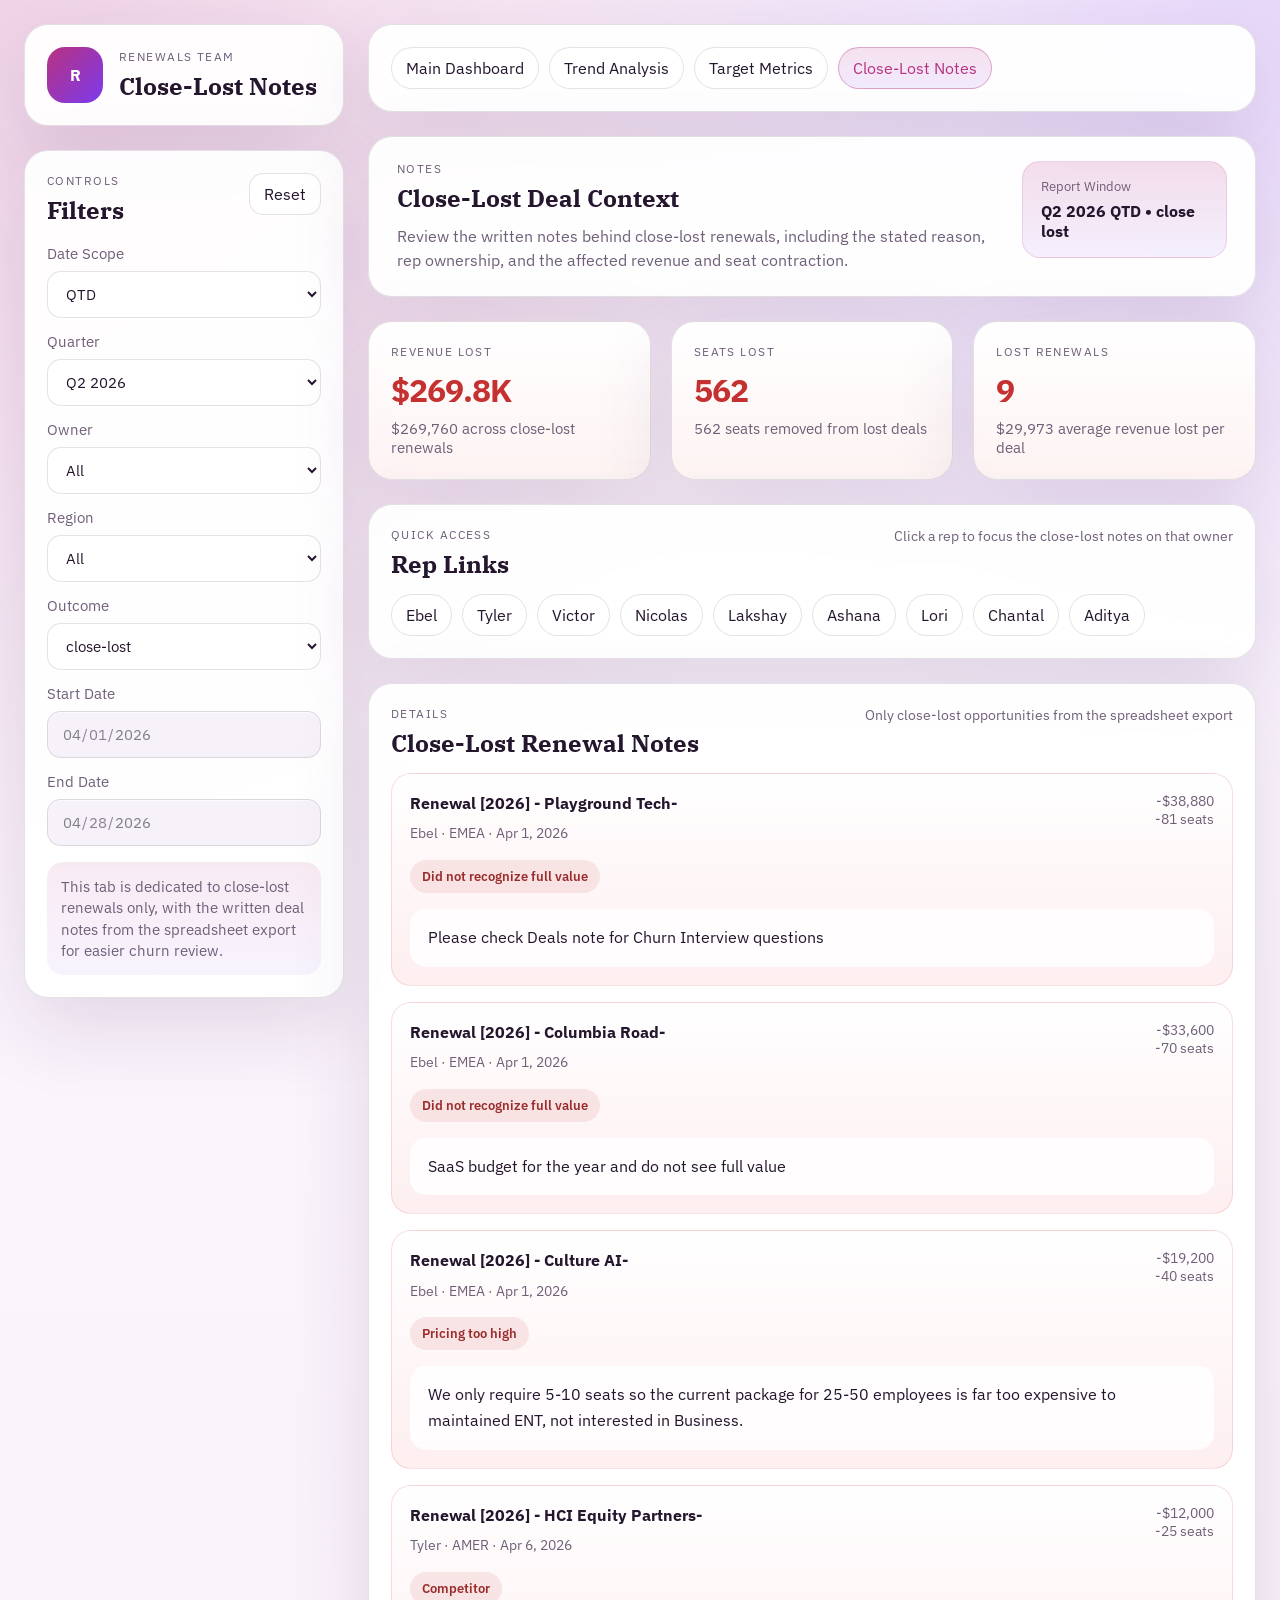
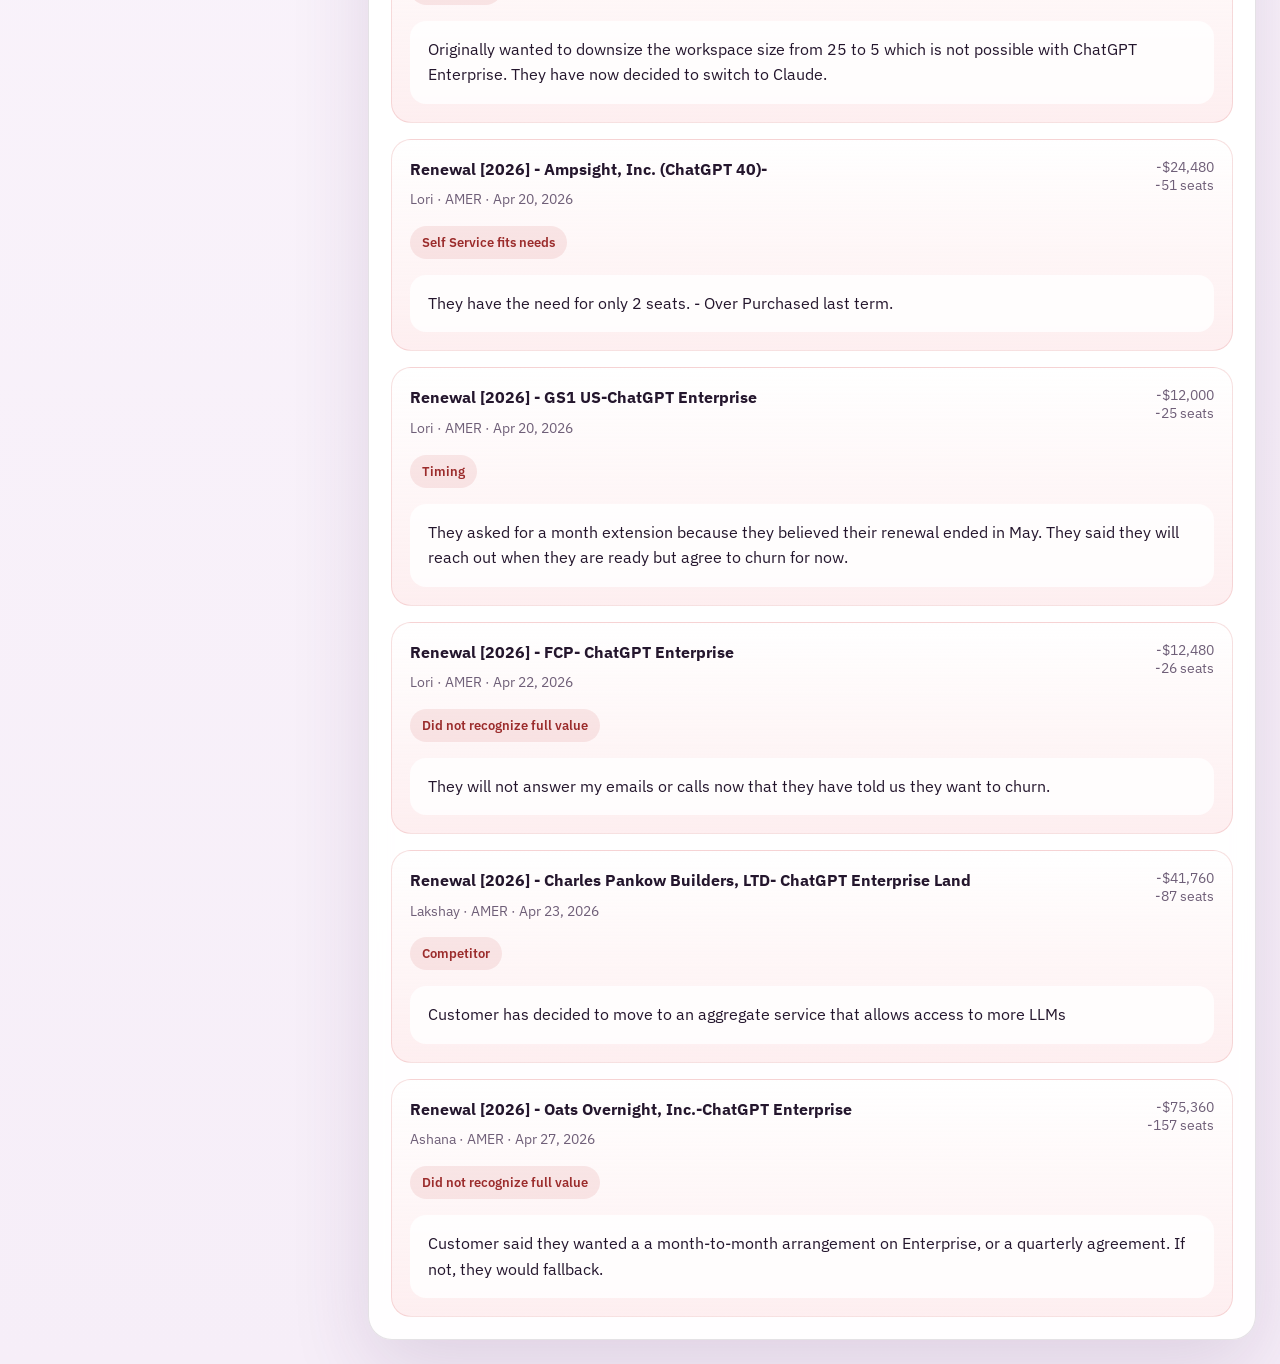
==== notes.html @ 581032e4 "Update Q2 dashboard dataset and notes views" ====
<!DOCTYPE html>
<html lang="en">
  <head>
    <meta charset="UTF-8" />
    <meta name="viewport" content="width=device-width, initial-scale=1.0" />
    <title>Renewals Close-Lost Notes</title>
    <link rel="preconnect" href="https://fonts.googleapis.com" />
    <link rel="preconnect" href="https://fonts.gstatic.com" crossorigin />
    <link
      href="https://fonts.googleapis.com/css2?family=IBM+Plex+Sans:wght@400;500;600;700&family=IBM+Plex+Serif:wght@500;600&display=swap"
      rel="stylesheet"
    />
    <link rel="stylesheet" href="./styles.css" />
  </head>
  <body>
    <div class="shell">
      <aside class="sidebar">
        <div class="brand">
          <div class="brand-mark">R</div>
          <div>
            <p class="eyebrow">Renewals Team</p>
            <h1>Close-Lost Notes</h1>
          </div>
        </div>

        <section class="panel filters-panel">
          <div class="panel-header">
            <div>
              <p class="eyebrow">Controls</p>
              <h2>Filters</h2>
            </div>
            <button id="resetFilters" class="ghost-button" type="button">Reset</button>
          </div>

          <div class="filter-grid">
            <label>
              <span>Date Scope</span>
              <select id="dateModeFilter">
                <option value="qtd">QTD</option>
                <option value="custom">Custom Range</option>
              </select>
            </label>
            <label>
              <span>Quarter</span>
              <select id="quarterFilter"></select>
            </label>
            <label>
              <span>Owner</span>
              <select id="ownerFilter"></select>
            </label>
            <label>
              <span>Region</span>
              <select id="regionFilter"></select>
            </label>
            <label>
              <span>Outcome</span>
              <select id="statusFilter"></select>
            </label>
            <label>
              <span>Start Date</span>
              <input id="startDateFilter" type="date" />
            </label>
            <label>
              <span>End Date</span>
              <input id="endDateFilter" type="date" />
            </label>
          </div>

          <div class="filter-note">
            This tab is dedicated to close-lost renewals only, with the written deal notes from the spreadsheet export for easier churn review.
          </div>
        </section>
      </aside>

      <main class="content">
        <section class="panel">
          <div class="page-nav">
            <a class="page-link" href="./index.html">Main Dashboard</a>
            <a class="page-link" href="./trends.html">Trend Analysis</a>
            <a class="page-link" href="./targets.html">Target Metrics</a>
            <a class="page-link is-active" href="./notes.html">Close-Lost Notes</a>
          </div>
        </section>

        <section class="hero">
          <div>
            <p class="eyebrow">Notes</p>
            <h2>Close-Lost Deal Context</h2>
            <p class="hero-copy">
              Review the written notes behind close-lost renewals, including the stated reason, rep ownership, and the affected revenue and seat contraction.
            </p>
          </div>
          <div class="hero-badge">
            <span class="hero-badge-label">Report Window</span>
            <strong id="activeWindowLabel">Q2 2026 QTD</strong>
          </div>
        </section>

        <section class="kpi-grid" id="closeLostSnapshot"></section>

        <section class="panel">
          <div class="panel-header">
            <div>
              <p class="eyebrow">Quick Access</p>
              <h2>Rep Links</h2>
            </div>
            <p class="chart-caption">Click a rep to focus the close-lost notes on that owner</p>
          </div>
          <div class="rep-links" id="repLinks"></div>
        </section>

        <section class="panel">
          <div class="panel-header">
            <div>
              <p class="eyebrow">Details</p>
              <h2>Close-Lost Renewal Notes</h2>
            </div>
            <p class="chart-caption">Only close-lost opportunities from the spreadsheet export</p>
          </div>
          <div id="closeLostNotesList" class="notes-grid"></div>
        </section>
      </main>
    </div>

    <script src="./app.js"></script>
  </body>
</html>
---- styles.css ----
:root {
  --bg: #f6eef8;
  --panel: rgba(255, 255, 255, 0.94);
  --panel-strong: #ffffff;
  --ink: #24162d;
  --muted: #6f5f78;
  --line: rgba(36, 22, 45, 0.12);
  --accent: #b83280;
  --accent-soft: #f6d6ea;
  --accent-2: #7c3aed;
  --warn: #c26d14;
  --danger: #c53030;
  --danger-soft: #fde8ea;
  --success: #8f2d56;
  --success-soft: #f7d8e6;
  --shadow: 0 28px 80px rgba(79, 35, 96, 0.14);
}

* {
  box-sizing: border-box;
}

body {
  margin: 0;
  min-height: 100vh;
  font-family: "IBM Plex Sans", sans-serif;
  color: var(--ink);
  background:
    radial-gradient(circle at top left, rgba(184, 50, 128, 0.18), transparent 30%),
    radial-gradient(circle at top right, rgba(124, 58, 237, 0.16), transparent 24%),
    linear-gradient(180deg, #fcf7fd 0%, var(--bg) 100%);
}

.shell {
  display: grid;
  grid-template-columns: 320px minmax(0, 1fr);
  gap: 24px;
  padding: 24px;
}

.sidebar,
.content {
  display: flex;
  flex-direction: column;
  gap: 24px;
}

.brand,
.panel,
.hero {
  border: 1px solid var(--line);
  border-radius: 24px;
  background: var(--panel);
  backdrop-filter: blur(10px);
  box-shadow: var(--shadow);
}

.brand,
.panel {
  padding: 22px;
}

.brand {
  display: flex;
  gap: 16px;
  align-items: center;
}

.brand-mark {
  display: grid;
  place-items: center;
  width: 56px;
  height: 56px;
  border-radius: 18px;
  color: white;
  font-weight: 700;
  background: linear-gradient(135deg, #b83280, #7c3aed);
}

.eyebrow {
  margin: 0 0 6px;
  font-size: 0.75rem;
  letter-spacing: 0.12em;
  text-transform: uppercase;
  color: var(--muted);
}

h1,
h2,
h3,
p {
  margin: 0;
}

h1,
h2 {
  font-family: "IBM Plex Serif", serif;
}

.panel-header,
.hero {
  display: flex;
  justify-content: space-between;
  gap: 16px;
  align-items: start;
}

.filter-grid {
  display: grid;
  gap: 14px;
  margin-top: 18px;
}

label {
  display: grid;
  gap: 8px;
  font-size: 0.92rem;
  color: var(--muted);
}

select,
input[type="date"],
.ghost-button {
  border-radius: 14px;
  border: 1px solid var(--line);
  background: rgba(255, 255, 255, 0.98);
  color: var(--ink);
  font: inherit;
}

select,
input[type="date"] {
  padding: 12px 14px;
  box-shadow: inset 0 1px 0 rgba(255, 255, 255, 0.8);
}

input[type="date"]:disabled,
select:disabled {
  background: rgba(244, 238, 247, 0.72);
  color: #8d7f97;
  cursor: not-allowed;
}

.ghost-button {
  padding: 10px 14px;
  cursor: pointer;
}

.ghost-button:hover {
  background: #f8fffd;
  border-color: rgba(184, 50, 128, 0.28);
}

.filter-note {
  margin-top: 16px;
  padding: 14px;
  border-radius: 16px;
  color: var(--muted);
  background: linear-gradient(180deg, rgba(184, 50, 128, 0.1), rgba(124, 58, 237, 0.06));
  font-size: 0.92rem;
  line-height: 1.45;
}

.highlight-list {
  margin: 18px 0 0;
  padding-left: 18px;
  display: grid;
  gap: 12px;
  color: var(--ink);
  line-height: 1.45;
}

.hero {
  padding: 24px 28px;
  min-height: 142px;
}

.hero-copy {
  margin-top: 10px;
  max-width: 680px;
  color: var(--muted);
  line-height: 1.5;
}

.hero-badge {
  min-width: 180px;
  padding: 16px 18px;
  border-radius: 18px;
  background: linear-gradient(180deg, rgba(184, 50, 128, 0.16), rgba(124, 58, 237, 0.08));
  border: 1px solid rgba(184, 50, 128, 0.14);
}

.hero-badge-label {
  display: block;
  margin-bottom: 6px;
  color: var(--muted);
  font-size: 0.8rem;
}

.kpi-grid,
.chart-grid,
.bottom-grid {
  display: grid;
  gap: 20px;
}

.kpi-grid {
  grid-template-columns: repeat(3, minmax(0, 1fr));
}

.chart-grid,
.bottom-grid {
  grid-template-columns: repeat(2, minmax(0, 1fr));
}

.kpi-card {
  padding: 22px;
  background:
    linear-gradient(180deg, rgba(255, 255, 255, 0.98), rgba(245, 249, 247, 0.92));
}

.kpi-value {
  margin-top: 10px;
  font-size: 2rem;
  font-weight: 700;
  letter-spacing: -0.03em;
}

.kpi-card.is-negative .kpi-value {
  color: var(--danger);
}

.kpi-card.is-negative {
  background: linear-gradient(180deg, rgba(255, 255, 255, 0.98), rgba(253, 243, 242, 0.96));
}

.kpi-subtext {
  margin-top: 8px;
  color: var(--muted);
  font-size: 0.92rem;
}

.chart-panel svg {
  width: 100%;
  height: auto;
  margin-top: 12px;
}

#seatTrendChart,
#closeLostReasonChart {
  width: 100%;
  height: auto;
  margin-top: 12px;
}

.chart-caption {
  color: var(--muted);
  font-size: 0.88rem;
}

.page-nav {
  display: flex;
  gap: 10px;
  flex-wrap: wrap;
}

.page-link {
  display: inline-flex;
  align-items: center;
  border: 1px solid var(--line);
  border-radius: 999px;
  padding: 10px 14px;
  text-decoration: none;
  color: var(--ink);
  background: rgba(255, 255, 255, 0.98);
  transition: background 120ms ease, border-color 120ms ease, transform 120ms ease;
}

.page-link:hover {
  background: #fff;
  border-color: rgba(184, 50, 128, 0.28);
  transform: translateY(-1px);
}

.page-link.is-active {
  background: linear-gradient(180deg, rgba(184, 50, 128, 0.14), rgba(124, 58, 237, 0.1));
  border-color: rgba(184, 50, 128, 0.38);
  color: var(--accent);
}

.rep-links {
  display: flex;
  flex-wrap: wrap;
  gap: 10px;
  margin-top: 14px;
}

.target-grid {
  display: grid;
  gap: 14px;
  margin-top: 14px;
}

.target-card {
  border: 1px solid var(--line);
  border-radius: 20px;
  background: rgba(255, 255, 255, 0.82);
  padding: 16px 18px;
}

.target-card-header {
  display: flex;
  justify-content: space-between;
  gap: 12px;
  align-items: baseline;
}

.target-card-name {
  font-weight: 700;
  color: var(--ink);
}

.target-card-summary {
  color: var(--muted);
  font-size: 0.88rem;
}

.target-metrics {
  display: grid;
  gap: 10px;
  margin-top: 12px;
}

.target-row {
  display: grid;
  gap: 6px;
}

.target-row-top {
  display: flex;
  justify-content: space-between;
  gap: 12px;
  align-items: center;
  font-size: 0.9rem;
}

.target-label {
  color: var(--ink);
  font-weight: 600;
}

.target-value {
  color: var(--muted);
}

.target-bar {
  height: 10px;
  border-radius: 999px;
  background: rgba(124, 58, 237, 0.08);
  overflow: hidden;
}

.target-bar-fill {
  height: 100%;
  border-radius: 999px;
  background: linear-gradient(90deg, #b83280, #7c3aed);
}

.target-gap {
  font-size: 0.84rem;
  color: var(--muted);
}

.notes-grid {
  display: grid;
  gap: 16px;
  margin-top: 14px;
}

.note-card {
  border: 1px solid rgba(197, 48, 48, 0.14);
  border-radius: 20px;
  background:
    linear-gradient(180deg, rgba(255, 255, 255, 0.98), rgba(253, 232, 234, 0.72));
  padding: 18px;
}

.note-card-header {
  display: flex;
  justify-content: space-between;
  gap: 16px;
  align-items: start;
}

.note-card-title {
  font-size: 1rem;
  font-weight: 700;
  color: var(--ink);
  line-height: 1.45;
}

.note-card-meta {
  margin-top: 8px;
  color: var(--muted);
  font-size: 0.9rem;
  line-height: 1.45;
}

.note-card-stats {
  text-align: right;
  color: var(--muted);
  font-size: 0.88rem;
  white-space: nowrap;
}

.note-reason {
  display: inline-flex;
  margin-top: 16px;
  padding: 8px 12px;
  border-radius: 999px;
  background: rgba(197, 48, 48, 0.1);
  color: #9b2c2c;
  font-size: 0.82rem;
  font-weight: 600;
}

.note-copy {
  margin-top: 16px;
  padding: 16px 18px;
  border-radius: 16px;
  background: rgba(255, 255, 255, 0.82);
  color: var(--ink);
  line-height: 1.6;
  white-space: pre-wrap;
}

.notes-empty {
  padding: 24px;
  border: 1px dashed var(--line);
  border-radius: 18px;
  background: rgba(255, 255, 255, 0.78);
  color: var(--muted);
  text-align: center;
}

.rep-link {
  border: 1px solid var(--line);
  background: rgba(255, 255, 255, 0.98);
  color: var(--ink);
  border-radius: 999px;
  padding: 10px 14px;
  font: inherit;
  cursor: pointer;
  transition: background 120ms ease, border-color 120ms ease, transform 120ms ease;
}

.rep-link:hover {
  background: #fbfffe;
  border-color: rgba(184, 50, 128, 0.28);
  transform: translateY(-1px);
}

.rep-link.is-active {
  background: linear-gradient(180deg, rgba(184, 50, 128, 0.14), rgba(124, 58, 237, 0.1));
  border-color: rgba(184, 50, 128, 0.38);
  color: var(--accent);
}

.trend-list,
.reason-list {
  display: grid;
  gap: 12px;
  margin-top: 16px;
}

.trend-card,
.reason-row {
  border: 1px solid var(--line);
  border-radius: 18px;
  background: rgba(255, 255, 255, 0.78);
  padding: 14px 16px;
}

.trend-card-title,
.reason-title {
  font-size: 0.98rem;
  font-weight: 600;
  color: var(--ink);
}

.trend-card-meta,
.trend-card-copy,
.reason-meta {
  margin-top: 6px;
  color: var(--muted);
  font-size: 0.9rem;
  line-height: 1.45;
}

.reason-bar {
  margin-top: 10px;
  height: 10px;
  border-radius: 999px;
  background: rgba(124, 58, 237, 0.08);
  overflow: hidden;
}

.reason-bar-fill {
  height: 100%;
  border-radius: 999px;
  background: linear-gradient(90deg, #b83280, #7c3aed);
}

.outcome-wrap {
  display: flex;
  gap: 18px;
  align-items: center;
  flex-wrap: wrap;
}

.legend {
  display: grid;
  gap: 10px;
  min-width: 180px;
}

.legend-row {
  display: flex;
  justify-content: space-between;
  gap: 16px;
  align-items: center;
  color: var(--muted);
  font-size: 0.94rem;
}

.legend-label {
  display: inline-flex;
  align-items: center;
  gap: 10px;
  color: var(--ink);
}

.legend-swatch {
  width: 12px;
  height: 12px;
  border-radius: 999px;
}

.table-wrap {
  overflow: auto;
}

table {
  width: 100%;
  border-collapse: collapse;
  margin-top: 10px;
  font-size: 0.95rem;
}

th,
td {
  padding: 14px 10px;
  border-bottom: 1px solid var(--line);
  text-align: left;
}

th {
  color: var(--muted);
  font-weight: 600;
  font-size: 0.82rem;
  text-transform: uppercase;
  letter-spacing: 0.06em;
  background: rgba(16, 33, 29, 0.02);
}

tbody tr:hover {
  background: rgba(184, 50, 128, 0.05);
}

.status-pill {
  display: inline-flex;
  align-items: center;
  padding: 6px 10px;
  border-radius: 999px;
  font-size: 0.82rem;
  font-weight: 600;
}

.status-pill.close-won {
  color: var(--success);
  background: var(--success-soft);
}

.status-pill.close-lost {
  color: var(--danger);
  background: var(--danger-soft);
}

.status-pill.contraction {
  color: #9a3412;
  background: rgba(234, 88, 12, 0.14);
}

.status-pill.in-progress {
  color: var(--warn);
  background: rgba(180, 83, 9, 0.14);
}

.empty-state {
  padding: 22px 0;
  color: var(--muted);
}

@media (max-width: 1180px) {
  .shell {
    grid-template-columns: 1fr;
  }

  .sidebar {
    order: 2;
  }

  .content {
    order: 1;
  }

  .kpi-grid {
    grid-template-columns: repeat(2, minmax(0, 1fr));
  }
}

@media (max-width: 760px) {
  .shell {
    padding: 16px;
    gap: 16px;
  }

  .hero,
  .panel-header {
    flex-direction: column;
  }

  .kpi-grid,
  .chart-grid,
  .bottom-grid {
    grid-template-columns: 1fr;
  }
}
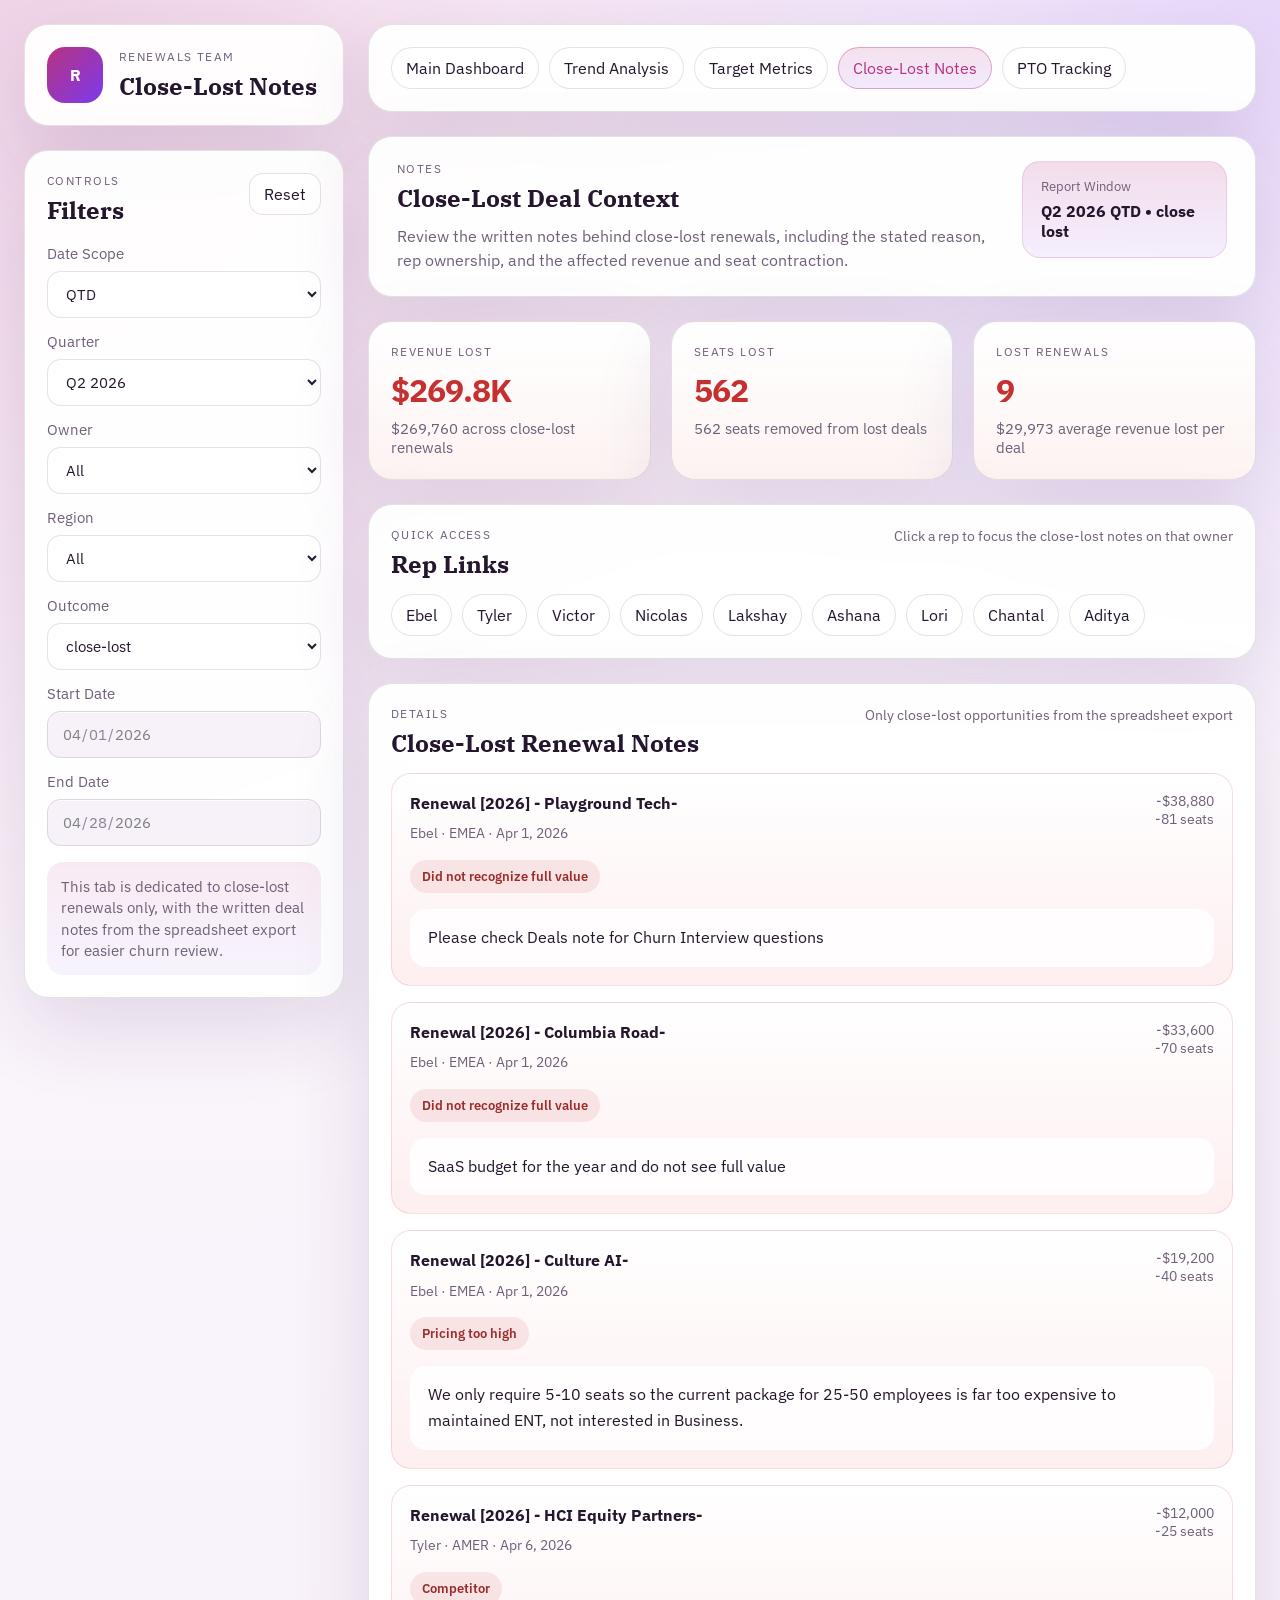
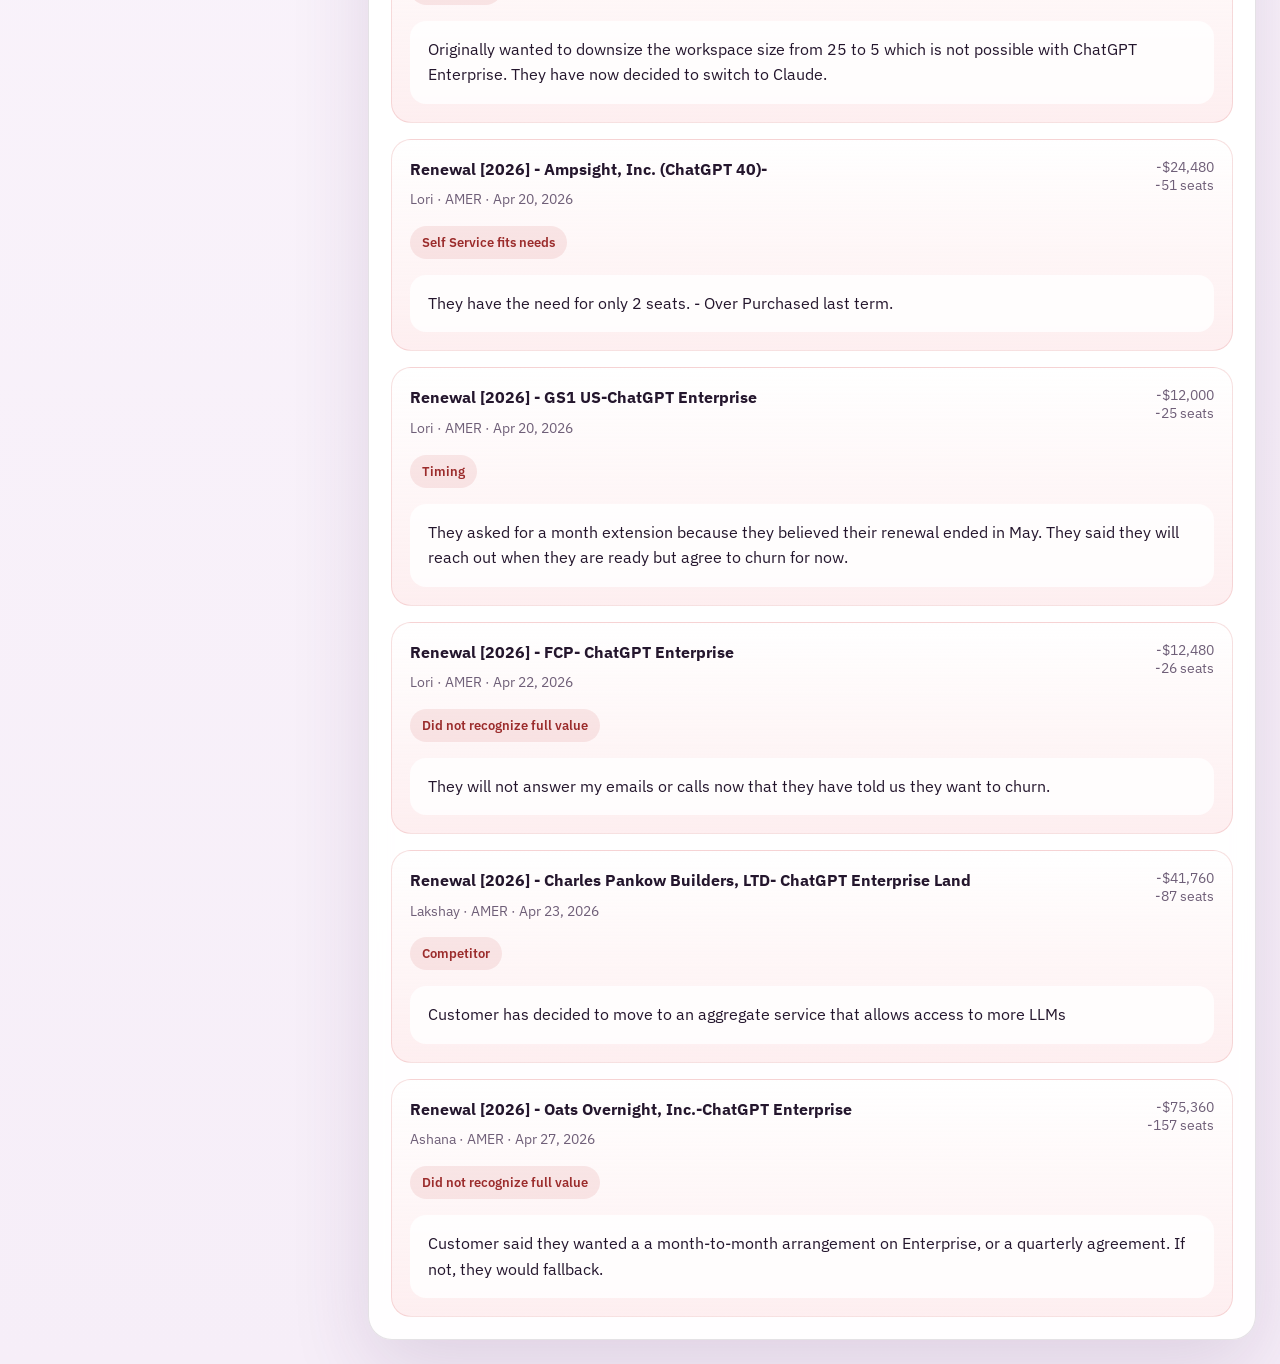
==== commit 35a5ef16: "Add PTO tracking dashboard tab" ====
--- a/notes.html
+++ b/notes.html
@@ -79,6 +79,7 @@
             <a class="page-link" href="./trends.html">Trend Analysis</a>
             <a class="page-link" href="./targets.html">Target Metrics</a>
             <a class="page-link is-active" href="./notes.html">Close-Lost Notes</a>
+            <a class="page-link" href="./pto.html">PTO Tracking</a>
           </div>
         </section>
 
--- a/styles.css
+++ b/styles.css
@@ -443,6 +443,55 @@
   text-align: center;
 }
 
+.pto-range-grid,
+.buddy-grid {
+  display: grid;
+  gap: 14px;
+  margin-top: 14px;
+}
+
+.pto-card,
+.buddy-card {
+  border: 1px solid var(--line);
+  border-radius: 20px;
+  background: rgba(255, 255, 255, 0.84);
+  padding: 16px 18px;
+}
+
+.pto-card-header,
+.buddy-card-header {
+  display: flex;
+  justify-content: space-between;
+  gap: 12px;
+  align-items: baseline;
+}
+
+.pto-card-title,
+.buddy-card-title {
+  font-weight: 700;
+  color: var(--ink);
+}
+
+.pto-card-meta,
+.buddy-card-meta,
+.pto-card-subtext {
+  margin-top: 8px;
+  color: var(--muted);
+  font-size: 0.9rem;
+  line-height: 1.45;
+}
+
+.pto-badge {
+  display: inline-flex;
+  align-items: center;
+  padding: 7px 11px;
+  border-radius: 999px;
+  font-size: 0.82rem;
+  font-weight: 600;
+  background: linear-gradient(180deg, rgba(184, 50, 128, 0.14), rgba(124, 58, 237, 0.1));
+  color: var(--accent);
+}
+
 .rep-link {
   border: 1px solid var(--line);
   background: rgba(255, 255, 255, 0.98);
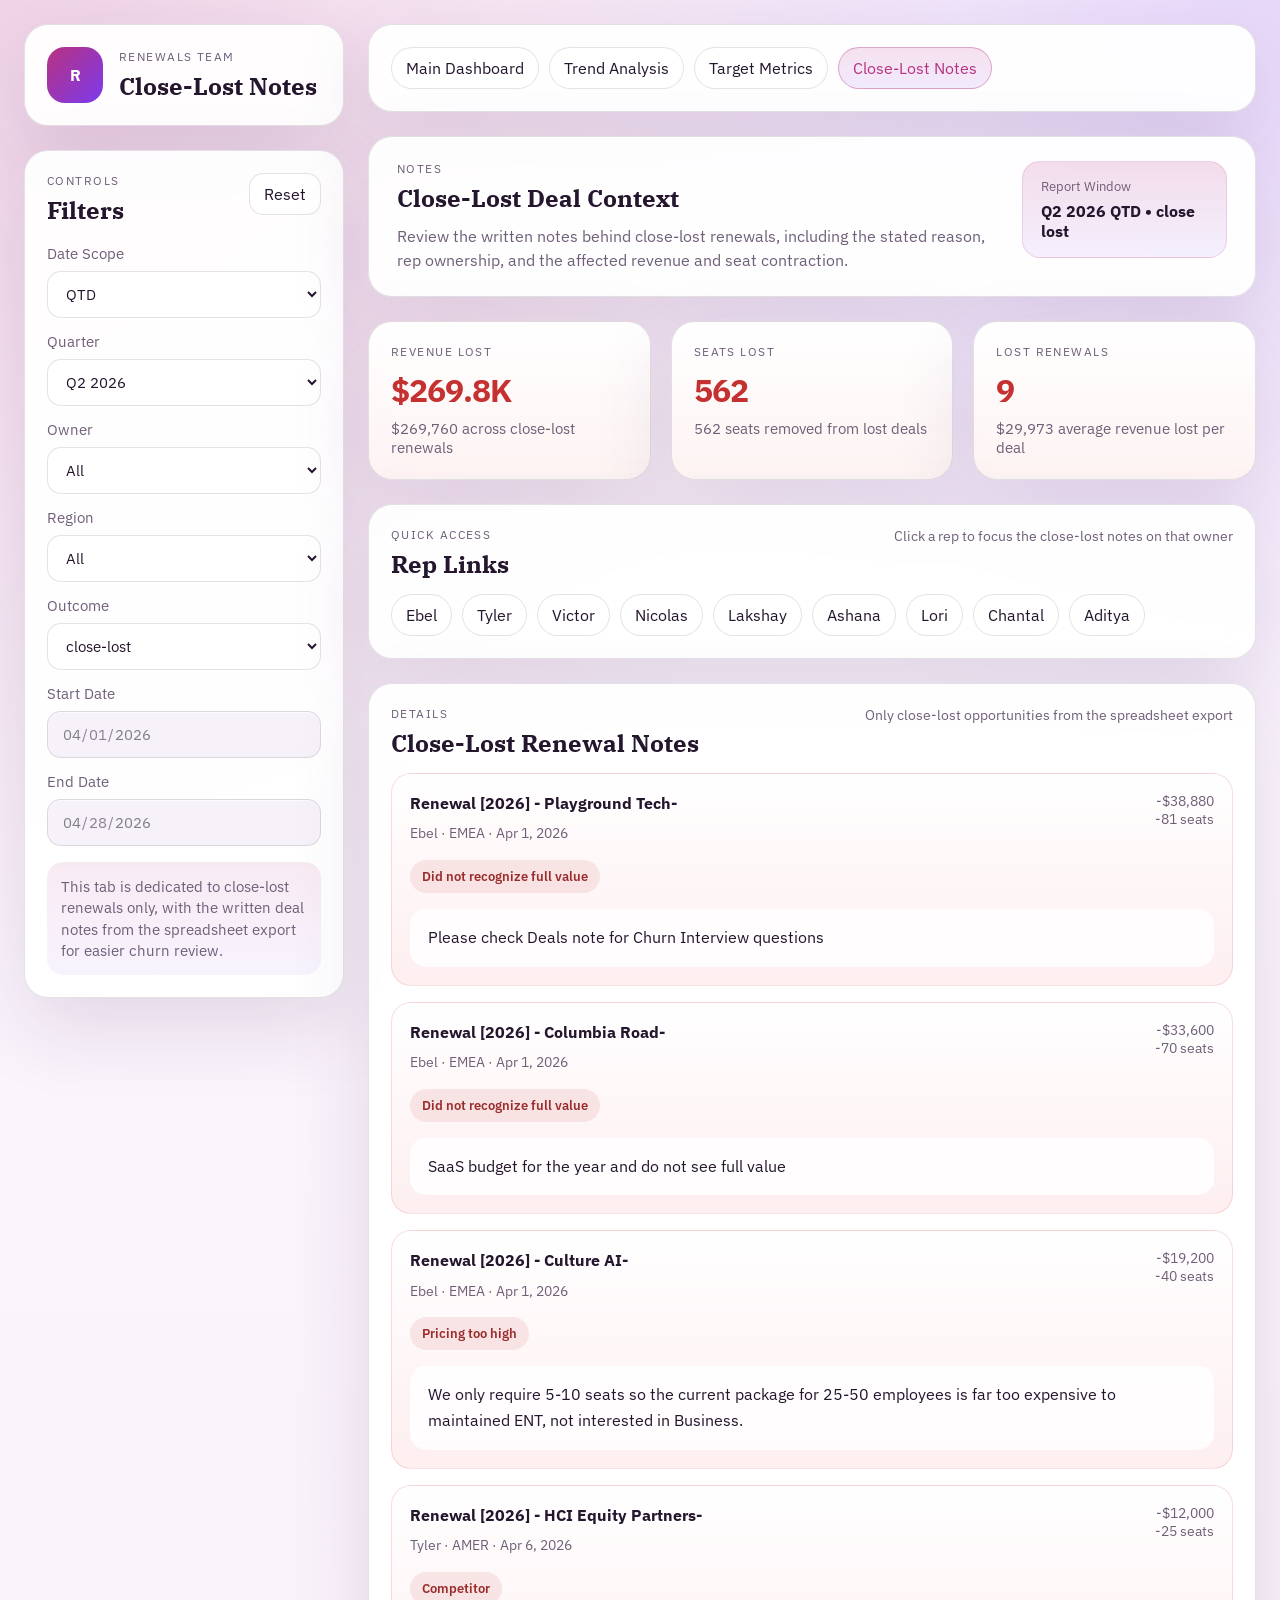
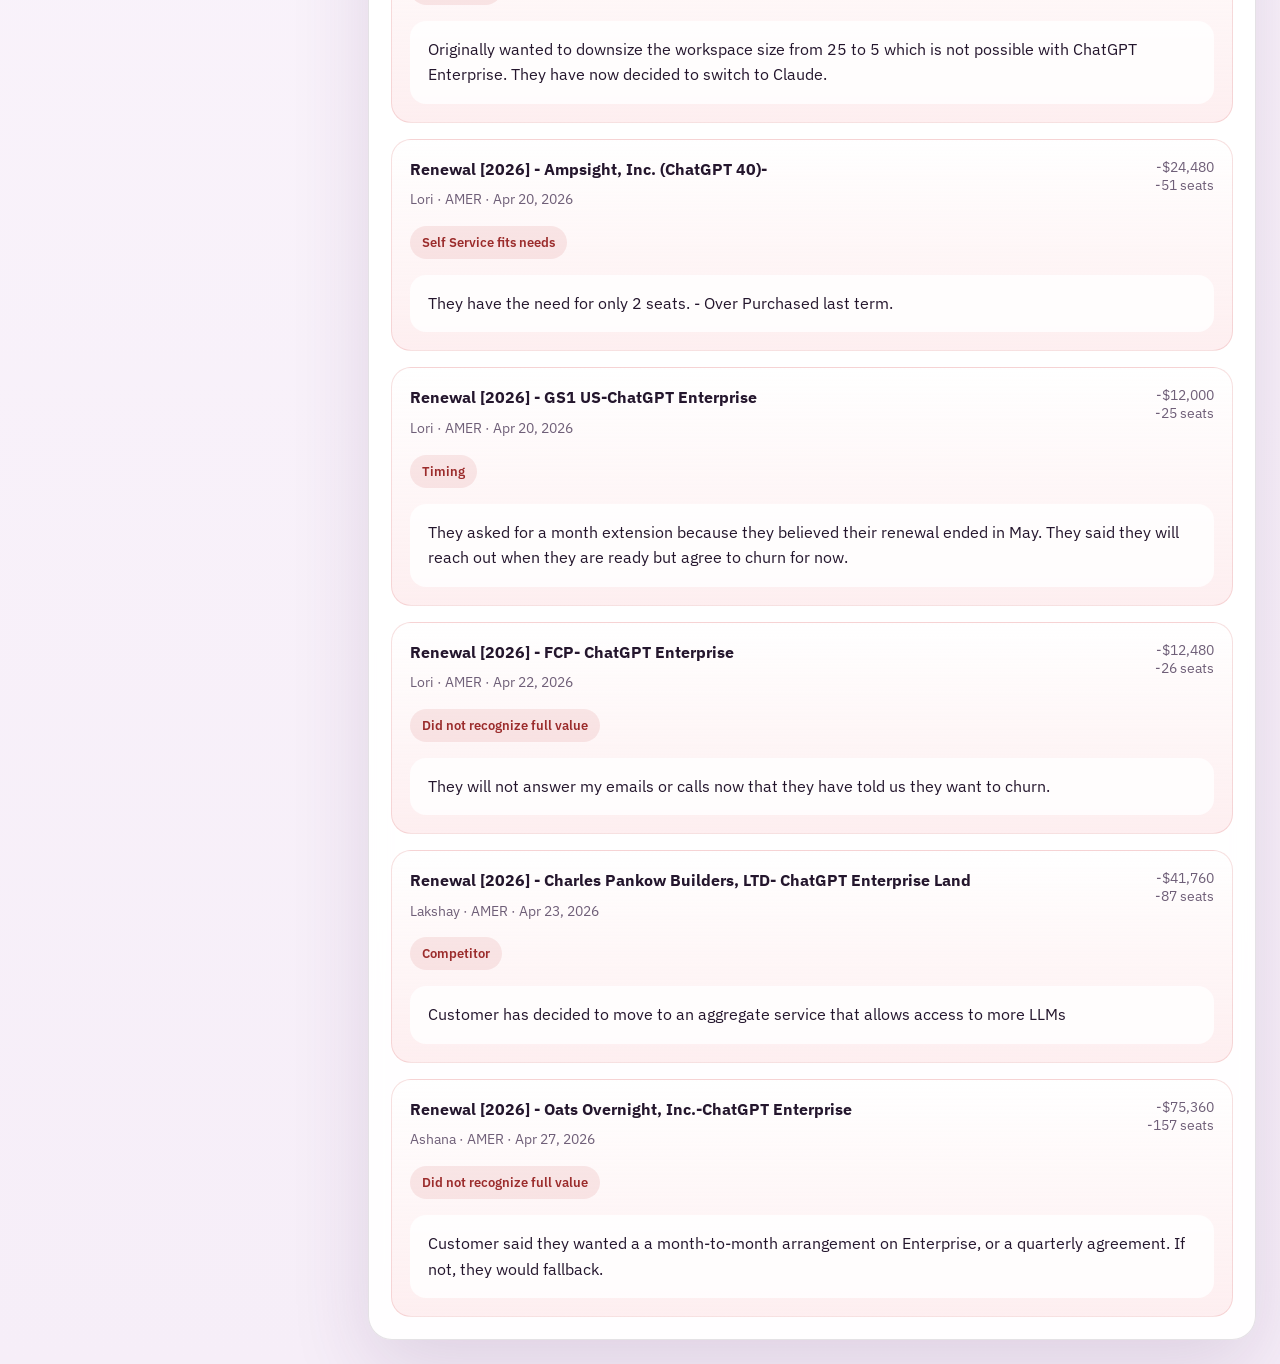
==== commit f70f9497: "Remove PTO tracking tab" ====
--- a/notes.html
+++ b/notes.html
@@ -79,7 +79,6 @@
             <a class="page-link" href="./trends.html">Trend Analysis</a>
             <a class="page-link" href="./targets.html">Target Metrics</a>
             <a class="page-link is-active" href="./notes.html">Close-Lost Notes</a>
-            <a class="page-link" href="./pto.html">PTO Tracking</a>
           </div>
         </section>
 
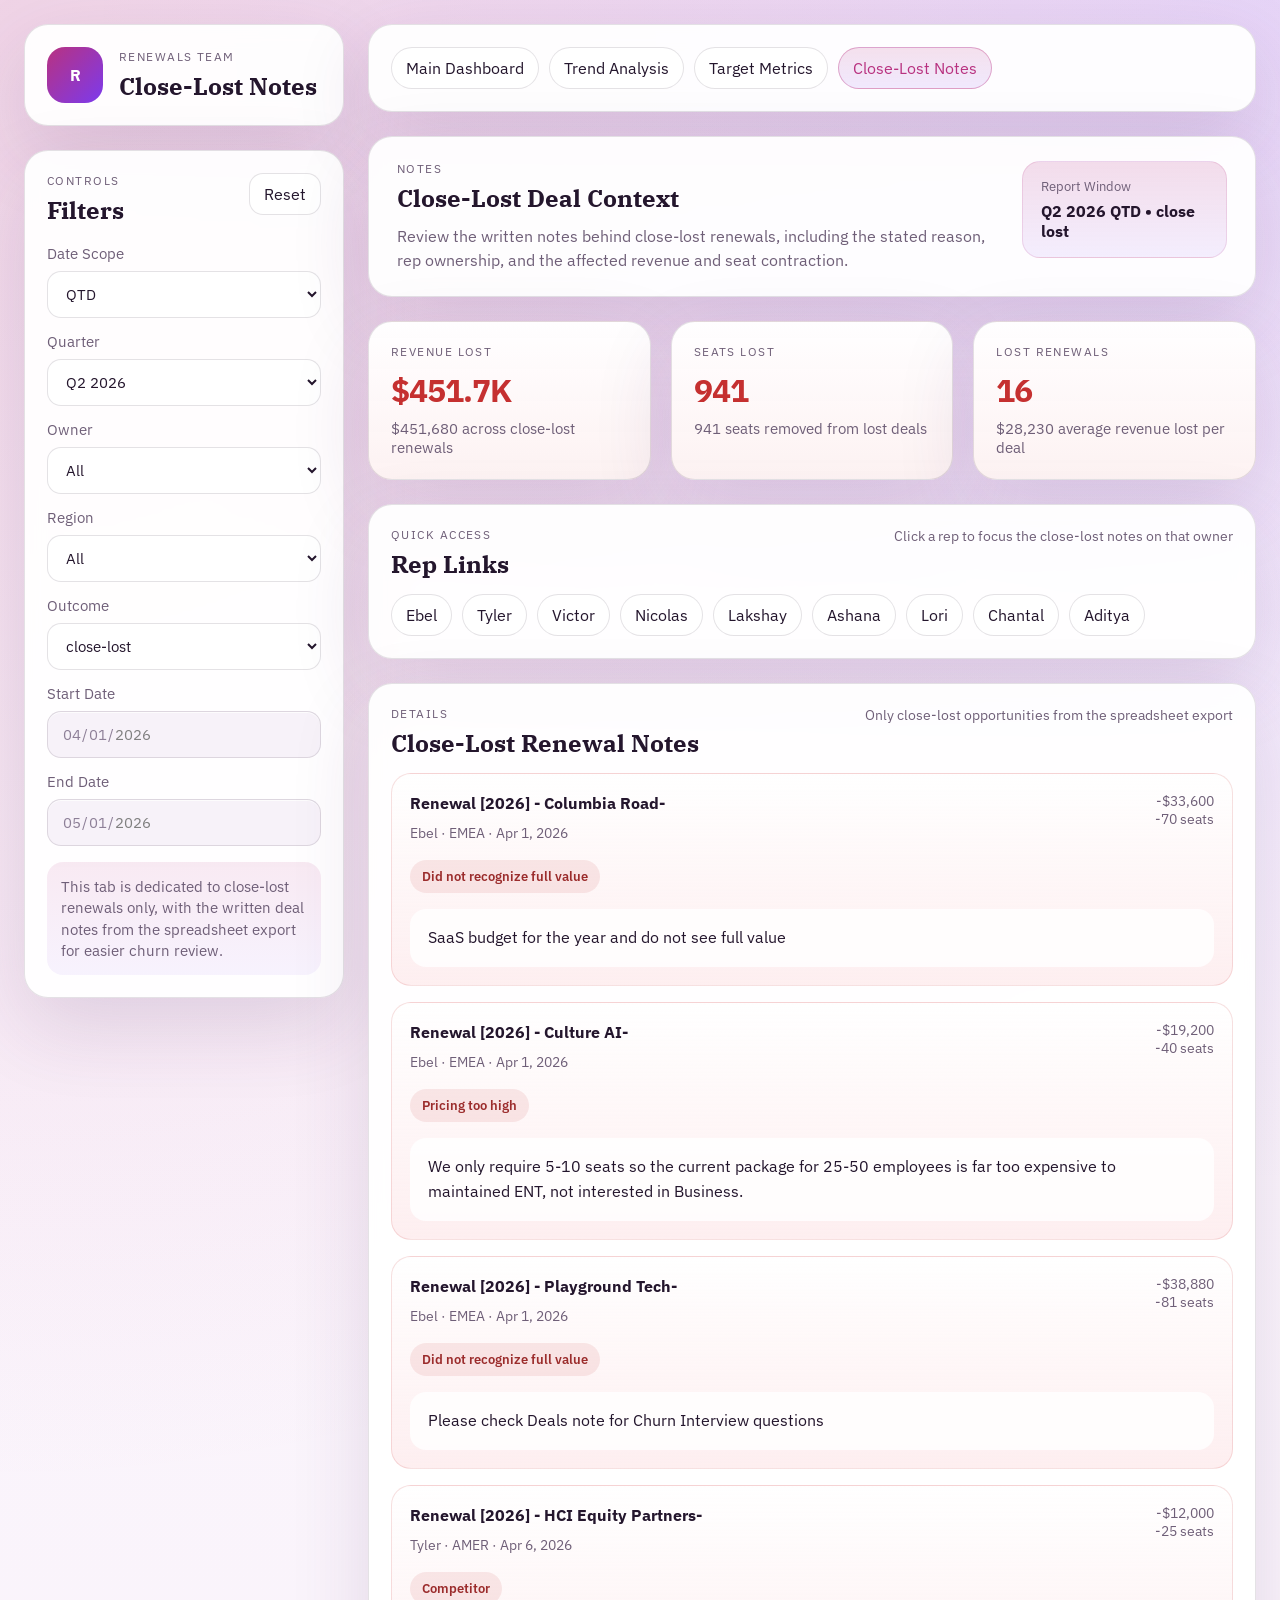
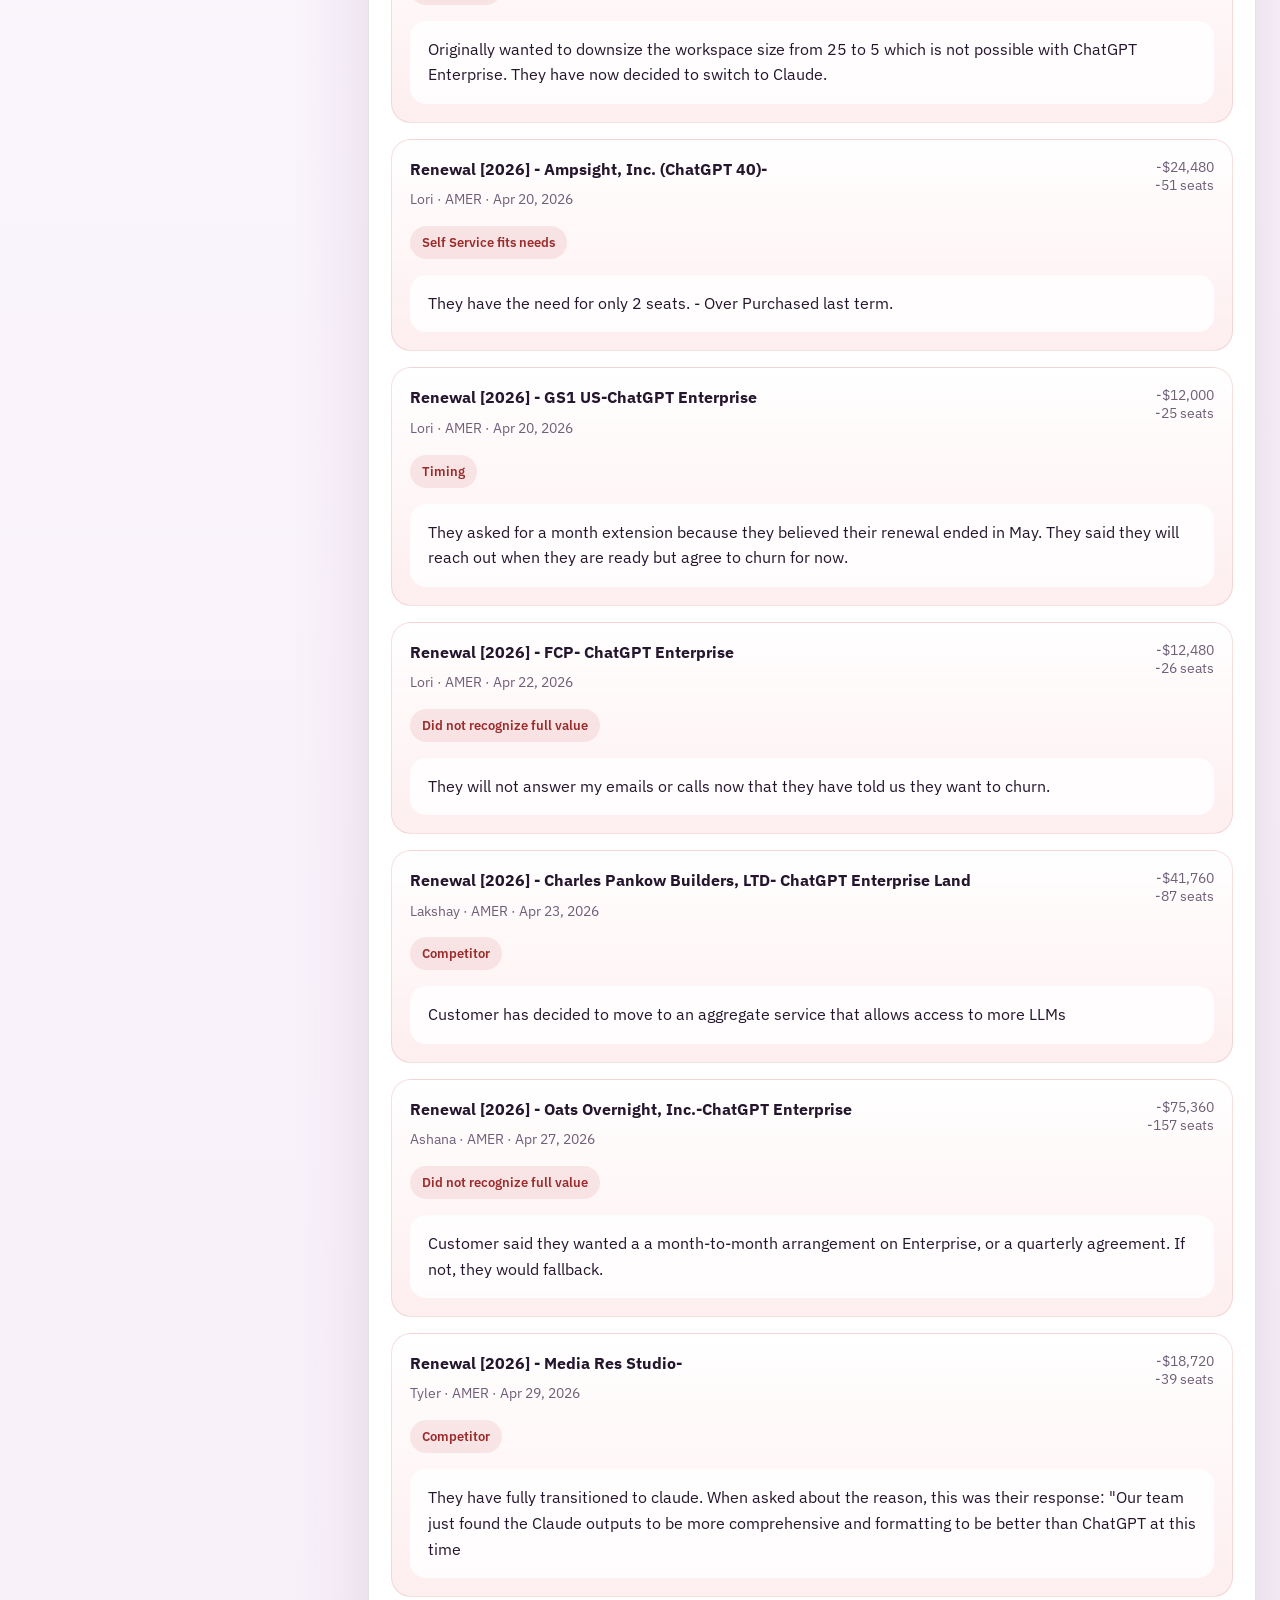
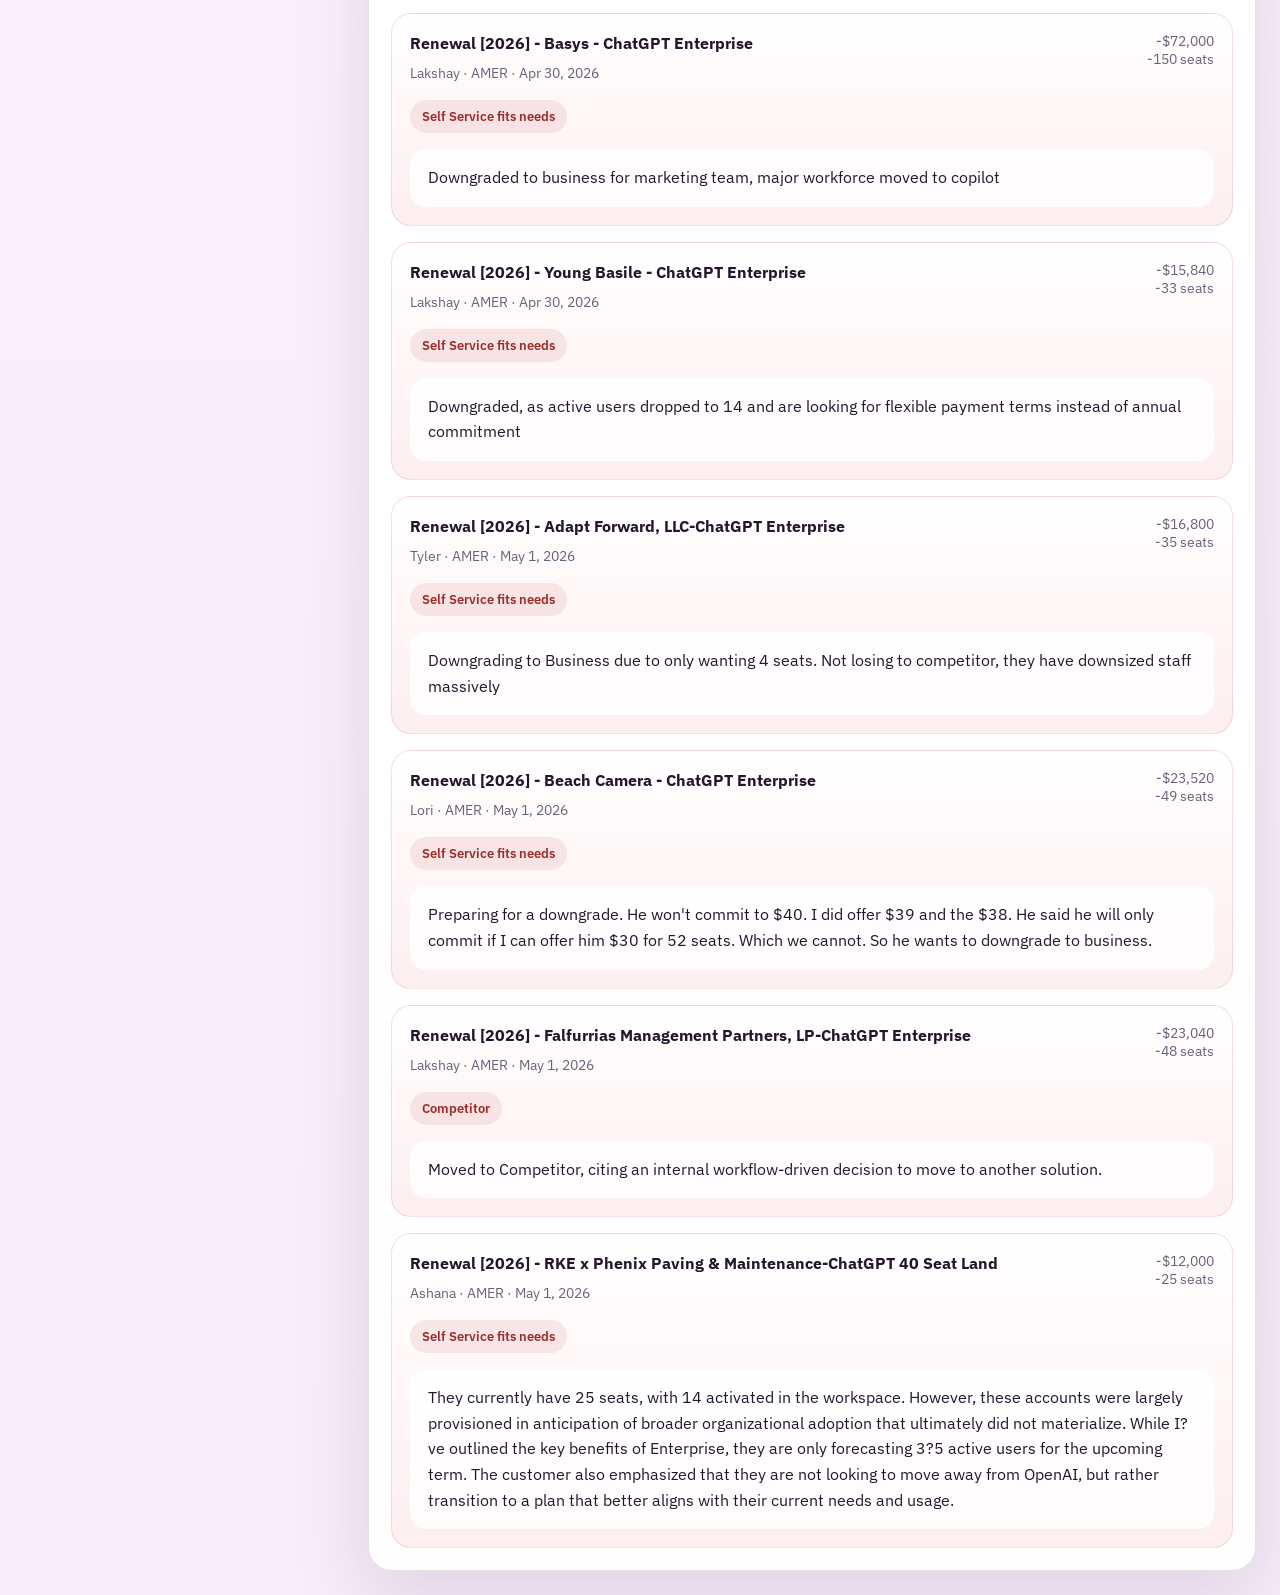
==== commit 109f2370: "Refresh dashboard data and targets" ====
--- a/notes.html
+++ b/notes.html
@@ -122,6 +122,7 @@
       </main>
     </div>
 
+    <script src="./data.js"></script>
     <script src="./app.js"></script>
   </body>
 </html>
--- a/styles.css
+++ b/styles.css
@@ -312,7 +312,8 @@
   display: flex;
   justify-content: space-between;
   gap: 12px;
-  align-items: baseline;
+  align-items: start;
+  flex-wrap: wrap;
 }
 
 .target-card-name {
@@ -323,6 +324,18 @@
 .target-card-summary {
   color: var(--muted);
   font-size: 0.88rem;
+  margin-top: 4px;
+}
+
+.target-card-meta {
+  display: inline-flex;
+  align-items: center;
+  padding: 8px 12px;
+  border-radius: 999px;
+  background: linear-gradient(180deg, rgba(184, 50, 128, 0.14), rgba(124, 58, 237, 0.1));
+  color: var(--accent);
+  font-size: 0.82rem;
+  font-weight: 600;
 }
 
 .target-metrics {
